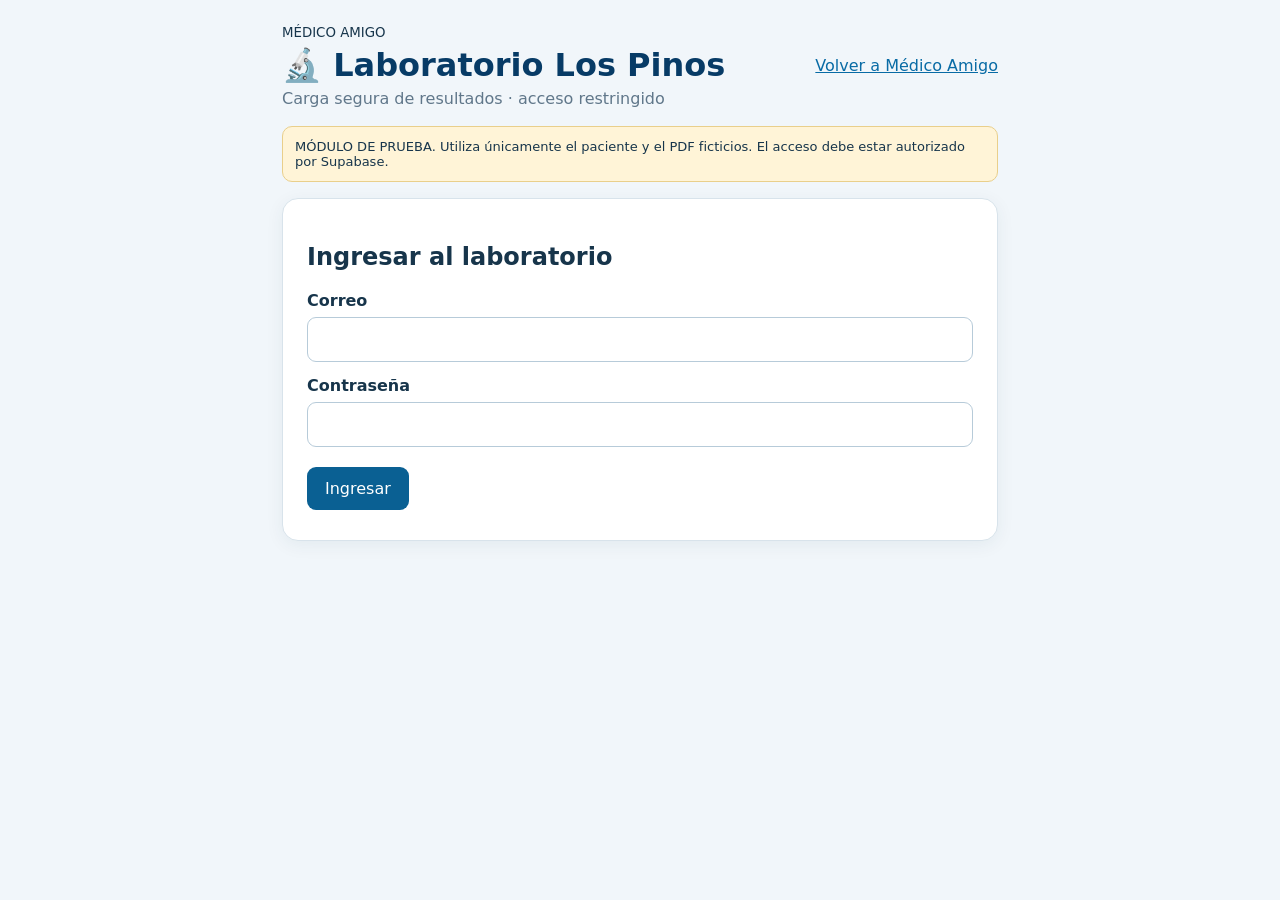
==== laboratorio.html @ 1ed0e2aa "Add files via upload" ====
<!doctype html><html lang="es"><head><meta charset="utf-8"><meta name="viewport" content="width=device-width,initial-scale=1"><title>Laboratorio | Médico Amigo</title><link rel="stylesheet" href="lab.css"></head><body><main class="wrap"><header><div><small>MÉDICO AMIGO</small><h1>🔬 Laboratorio Los Pinos</h1><p>Carga segura de resultados · acceso restringido</p></div><a href="./">Volver a Médico Amigo</a></header><section class="notice">MÓDULO DE PRUEBA. Utiliza únicamente el paciente y el PDF ficticios. El acceso debe estar autorizado por Supabase.</section><section id="loginBox" class="panel"><h2>Ingresar al laboratorio</h2><form id="labLogin"><label>Correo<input id="labEmail" type="email" autocomplete="username" required></label><label>Contraseña<input id="labPassword" type="password" autocomplete="current-password" required></label><button>Ingresar</button></form></section><section id="workspace" class="panel hidden"><div class="between"><h2>Resultados de laboratorio</h2><button id="labLogout" type="button" class="muted">Cerrar sesión</button></div><p id="labUser"></p><label>Buscar paciente autorizado por nombre o documento<input id="labQuery" type="search" placeholder="PACIENTE PRUEBA LABORATORIO" minlength="2"></label><button id="labSearch" type="button">Buscar pacientes</button><div id="labPatients" class="results"></div><form id="labUpload" class="hidden"><h3 id="labChosen">Paciente seleccionado</h3><label>Nombre del estudio<input id="labStudy" maxlength="150" value="Hemograma, química sanguínea y examen de orina" required></label><label>Fecha del estudio<input id="labDate" type="date" required></label><label>Resultado PDF (máximo 10 MB)<input id="labFile" type="file" accept="application/pdf,.pdf" required></label><button id="labSend" type="submit">Cargar resultado PDF</button></form></section><p id="labStatus" role="status" aria-live="polite"></p></main><script src="lab.js"></script></body></html>
---- lab.css ----
*{box-sizing:border-box}body{margin:0;background:#f1f6fa;color:#17354b;font:16px system-ui,Arial,sans-serif}.wrap{max-width:760px;margin:auto;padding:22px}header{display:flex;justify-content:space-between;align-items:center;gap:16px;flex-wrap:wrap;margin-bottom:18px}header h1{margin:5px 0;color:#073b66}header p{margin:0;color:#60778a}a{color:#086ba5}.panel{background:white;border:1px solid #d8e3eb;border-radius:16px;padding:24px;margin:16px 0;box-shadow:0 4px 18px #163e5510}.notice{padding:12px;background:#fff4d7;border:1px solid #e9cf8b;border-radius:10px;font-size:13px}label{display:block;font-weight:600;margin:14px 0}input{display:block;width:100%;padding:12px;margin-top:7px;border:1px solid #b7cbd9;border-radius:9px;font:inherit}button{background:#0a6093;color:white;border:0;padding:12px 18px;border-radius:9px;font:inherit;cursor:pointer;margin:6px 0}button:disabled{opacity:.55;cursor:wait}.muted{background:#64798b}.hidden{display:none!important}.between{display:flex;justify-content:space-between;align-items:center;gap:8px}.results{margin:14px 0}.patient{display:block;width:100%;text-align:left;background:#e8f3fa;color:#163a50;margin:8px 0;border:1px solid #b8d5e7}.patient small{display:block;color:#4e6574}#labStatus{white-space:pre-wrap;line-height:1.5}#labStatus.error{color:#a52d26}#labStatus.ok{color:#126842}@media(max-width:500px){.wrap{padding:12px}.panel{padding:16px}header h1{font-size:24px}}
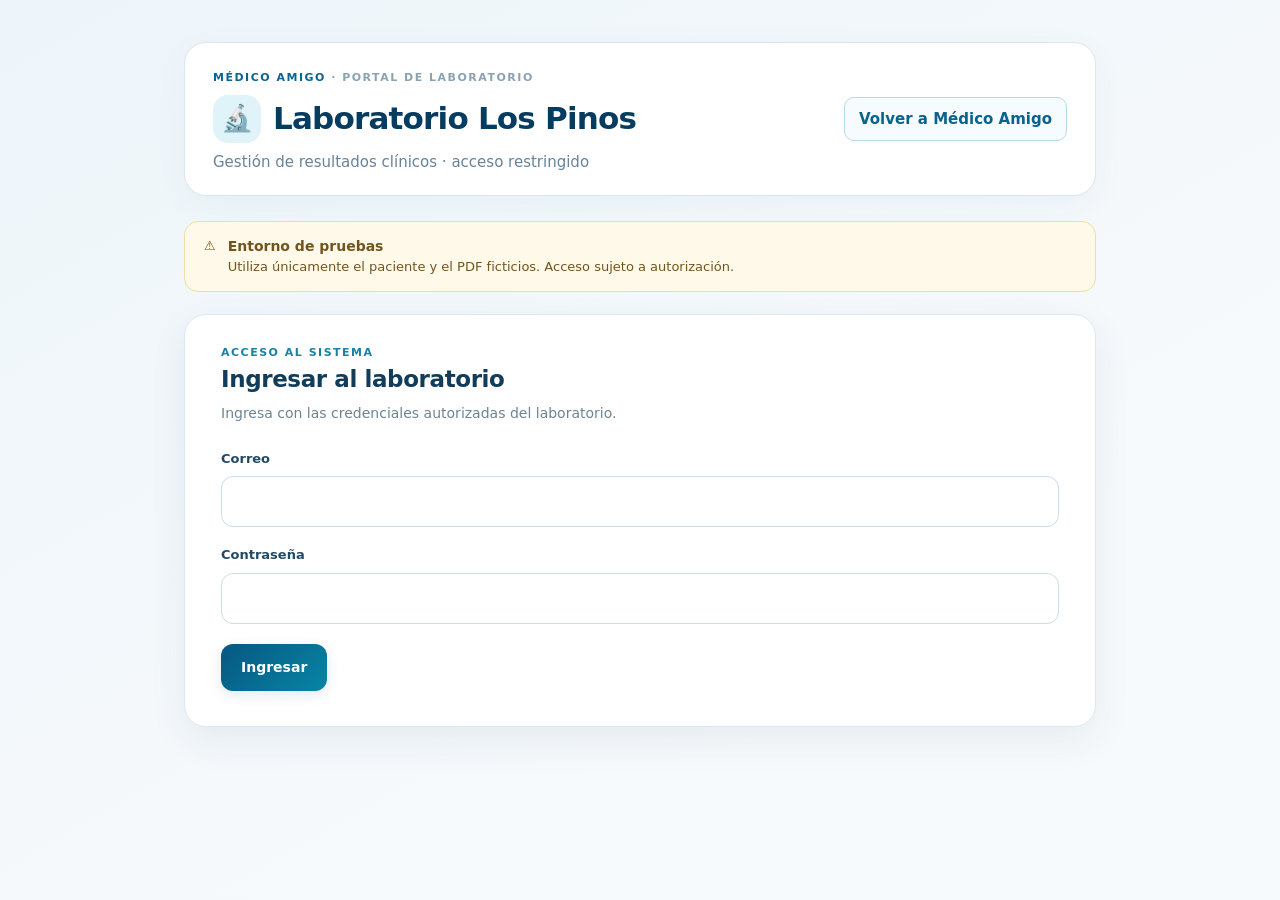
==== commit 536f45ee: "Add files via upload" ====
--- a/laboratorio.html
+++ b/laboratorio.html
@@ -1 +1 @@
-<!doctype html><html lang="es"><head><meta charset="utf-8"><meta name="viewport" content="width=device-width,initial-scale=1"><title>Laboratorio | Médico Amigo</title><link rel="stylesheet" href="lab.css"></head><body><main class="wrap"><header><div><small>MÉDICO AMIGO</small><h1>🔬 Laboratorio Los Pinos</h1><p>Carga segura de resultados · acceso restringido</p></div><a href="./">Volver a Médico Amigo</a></header><section class="notice">MÓDULO DE PRUEBA. Utiliza únicamente el paciente y el PDF ficticios. El acceso debe estar autorizado por Supabase.</section><section id="loginBox" class="panel"><h2>Ingresar al laboratorio</h2><form id="labLogin"><label>Correo<input id="labEmail" type="email" autocomplete="username" required></label><label>Contraseña<input id="labPassword" type="password" autocomplete="current-password" required></label><button>Ingresar</button></form></section><section id="workspace" class="panel hidden"><div class="between"><h2>Resultados de laboratorio</h2><button id="labLogout" type="button" class="muted">Cerrar sesión</button></div><p id="labUser"></p><label>Buscar paciente autorizado por nombre o documento<input id="labQuery" type="search" placeholder="PACIENTE PRUEBA LABORATORIO" minlength="2"></label><button id="labSearch" type="button">Buscar pacientes</button><div id="labPatients" class="results"></div><form id="labUpload" class="hidden"><h3 id="labChosen">Paciente seleccionado</h3><label>Nombre del estudio<input id="labStudy" maxlength="150" value="Hemograma, química sanguínea y examen de orina" required></label><label>Fecha del estudio<input id="labDate" type="date" required></label><label>Resultado PDF (máximo 10 MB)<input id="labFile" type="file" accept="application/pdf,.pdf" required></label><button id="labSend" type="submit">Cargar resultado PDF</button></form></section><p id="labStatus" role="status" aria-live="polite"></p></main><script src="lab.js"></script></body></html>+<!doctype html><html lang="es"><head><meta charset="utf-8"><meta name="viewport" content="width=device-width,initial-scale=1"><title>Laboratorio | Médico Amigo</title><link rel="stylesheet" href="lab.css?v=1.0.24"></head><body><main class="wrap"><header><div><small class="brand-eyebrow">MÉDICO AMIGO <span>· PORTAL DE LABORATORIO</span></small><h1><span class="brand-icon" aria-hidden="true">🔬</span> Laboratorio Los Pinos</h1><p>Gestión de resultados clínicos · acceso restringido</p></div><a href="./">Volver a Médico Amigo</a></header><section class="notice"><span aria-hidden="true">⚠️</span><span><strong>Entorno de pruebas</strong><br>Utiliza únicamente el paciente y el PDF ficticios. Acceso sujeto a autorización.</span></section><section id="loginBox" class="panel"><div class="section-kicker">ACCESO AL SISTEMA</div><h2>Ingresar al laboratorio</h2><p class="section-help">Ingresa con las credenciales autorizadas del laboratorio.</p><form id="labLogin"><label>Correo<input id="labEmail" type="email" autocomplete="username" required></label><label>Contraseña<input id="labPassword" type="password" autocomplete="current-password" required></label><button>Ingresar</button></form></section><section id="workspace" class="panel hidden"><div class="between"><div><div class="section-kicker">GESTIÓN DE ESTUDIOS</div><h2>Resultados de laboratorio</h2></div><button id="labLogout" type="button" class="muted">Cerrar sesión</button></div><p id="labUser" class="session-chip"></p><div class="step-heading"><span>1</span><strong>Buscar paciente autorizado</strong></div><label>Nombre o documento<input id="labQuery" type="search" placeholder="PACIENTE PRUEBA LABORATORIO" minlength="2"></label><button id="labSearch" type="button">Buscar pacientes</button><div id="labPatients" class="results"></div><form id="labUpload" class="hidden"><div class="step-heading"><span>2</span><strong>Registrar resultado PDF</strong></div><h3 id="labChosen">Paciente seleccionado</h3><label>Nombre del estudio<input id="labStudy" maxlength="150" value="Hemograma, química sanguínea y examen de orina" required></label><label>Fecha del estudio<input id="labDate" type="date" required></label><label>Resultado PDF (máximo 10 MB)<input id="labFile" type="file" accept="application/pdf,.pdf" required></label><button id="labSend" type="submit">↑ Cargar resultado PDF</button></form></section><p id="labStatus" role="status" aria-live="polite"></p></main><script src="lab.js"></script></body></html>
--- a/lab.css
+++ b/lab.css
@@ -1 +1,28 @@
-*{box-sizing:border-box}body{margin:0;background:#f1f6fa;color:#17354b;font:16px system-ui,Arial,sans-serif}.wrap{max-width:760px;margin:auto;padding:22px}header{display:flex;justify-content:space-between;align-items:center;gap:16px;flex-wrap:wrap;margin-bottom:18px}header h1{margin:5px 0;color:#073b66}header p{margin:0;color:#60778a}a{color:#086ba5}.panel{background:white;border:1px solid #d8e3eb;border-radius:16px;padding:24px;margin:16px 0;box-shadow:0 4px 18px #163e5510}.notice{padding:12px;background:#fff4d7;border:1px solid #e9cf8b;border-radius:10px;font-size:13px}label{display:block;font-weight:600;margin:14px 0}input{display:block;width:100%;padding:12px;margin-top:7px;border:1px solid #b7cbd9;border-radius:9px;font:inherit}button{background:#0a6093;color:white;border:0;padding:12px 18px;border-radius:9px;font:inherit;cursor:pointer;margin:6px 0}button:disabled{opacity:.55;cursor:wait}.muted{background:#64798b}.hidden{display:none!important}.between{display:flex;justify-content:space-between;align-items:center;gap:8px}.results{margin:14px 0}.patient{display:block;width:100%;text-align:left;background:#e8f3fa;color:#163a50;margin:8px 0;border:1px solid #b8d5e7}.patient small{display:block;color:#4e6574}#labStatus{white-space:pre-wrap;line-height:1.5}#labStatus.error{color:#a52d26}#labStatus.ok{color:#126842}@media(max-width:500px){.wrap{padding:12px}.panel{padding:16px}header h1{font-size:24px}}+*{box-sizing:border-box}body{margin:0;background:linear-gradient(145deg,#f0f7fb,#f7fafc 65%);color:#153b55;font:15px/1.5 system-ui,-apple-system,"Segoe UI",Arial,sans-serif;min-height:100vh}.wrap{max-width:900px;margin:0 auto;padding:38px 24px 70px}header{display:flex;justify-content:space-between;align-items:center;gap:20px;flex-wrap:wrap;margin-bottom:25px}header h1{display:flex;align-items:center;gap:12px;margin:7px 0 5px;color:#073c61;font-size:clamp(25px,4vw,34px);letter-spacing:-.8px;line-height:1.2}header p{margin:0;color:#678399}.brand-eyebrow{font-size:11px;font-weight:750;letter-spacing:1.5px;color:#0b6491}.brand-eyebrow span{color:#8ba2b2}.brand-icon{display:inline-grid;place-items:center;width:48px;height:48px;border-radius:15px;background:#e0f3f8;font-size:26px;flex:0 0 48px}header a{color:#0b628d;text-decoration:none;font-weight:650;background:white;border:1px solid #d8e7ee;border-radius:10px;padding:10px 14px}header a:hover{text-decoration:underline}.notice{display:flex;align-items:flex-start;gap:12px;padding:15px 18px;background:#fff9e9;border:1px solid #f0dca6;border-radius:14px;font-size:13px;color:#72551e;margin-bottom:22px}.notice strong{font-size:14px}.panel{background:#fff;border:1px solid #dce9f1;border-radius:22px;padding:30px 34px;margin:18px 0;box-shadow:0 12px 35px rgba(16,67,97,.055)}.panel h2{font-size:23px;letter-spacing:-.4px;margin:4px 0 8px;color:#113d5b}.section-kicker{font-size:11px;letter-spacing:1.5px;font-weight:800;color:#1681aa}.section-help{color:#6d8495;margin:0 0 25px;font-size:14px}label{display:block;font-weight:650;color:#244a63;margin:16px 0;font-size:14px}input{display:block;width:100%;min-height:48px;padding:12px 14px;margin-top:8px;border:1px solid #c8dbe7;border-radius:11px;font:inherit;color:#173d56;background:#fbfdff;outline-offset:2px}input:focus{border-color:#2a93bb;box-shadow:0 0 0 3px #dceff8;outline:0}input[type=file]{padding:11px;min-height:56px}button{background:#0b6797;color:#fff;border:0;padding:12px 20px;min-height:44px;border-radius:11px;font:inherit;font-weight:650;cursor:pointer;margin:5px 0;transition:background .15s,transform .15s}button:hover{background:#07557e}button:disabled{opacity:.55;cursor:wait}.muted{background:#edf4f8;color:#315c75}.muted:hover{background:#dceaf3}.hidden{display:none!important}.between{display:flex;justify-content:space-between;align-items:center;gap:14px;flex-wrap:wrap}.between h2{margin:4px 0}.session-chip{display:inline-block;background:#eef8fb;color:#29627f;border:1px solid #d7ebf4;border-radius:999px;padding:7px 13px;font-size:12px;margin:16px 0 20px;overflow-wrap:anywhere}.step-heading{display:flex;align-items:center;gap:10px;margin:15px 0 12px;color:#143f5d}.step-heading span{display:grid;place-items:center;background:#e7f4fa;color:#09658f;border-radius:10px;width:30px;height:30px;font-weight:800}.results{display:grid;gap:9px;margin:17px 0}.patient{display:block;width:100%;text-align:left;background:#f5fbff;color:#153e57;margin:0;border:1px solid #d0e3ef;border-radius:13px;padding:15px 17px}.patient:hover{background:#e7f4fa;border-color:#8dbdd6}.patient small{display:block;color:#69869a;margin-top:3px}#labUpload{margin-top:26px;padding-top:18px;border-top:1px solid #e6eff4}#labChosen{background:#edf8fb;border:1px solid #d6e9f1;color:#174c67;border-radius:12px;padding:12px 15px;font-size:15px;margin:12px 0 20px}#labStatus{white-space:pre-wrap;line-height:1.5;font-weight:600;padding:0 3px}#labStatus.error{color:#b23d34}#labStatus.ok{color:#18744f}@media(max-width:600px){.wrap{padding:20px 14px 50px}.panel{padding:22px 18px;border-radius:17px}header h1{font-size:25px}.brand-icon{width:40px;height:40px;flex-basis:40px;font-size:22px}.between{align-items:flex-start}.between .muted{font-size:13px}}
+
+/* v1.0.24 - presentación del portal sin alterar la lógica */
+:root{--primary:#073e66;--accent:#0794b2;--line:#d9e7ef}
+body{background:linear-gradient(150deg,#edf5fa 0%,#f7fafc 72%);color:#173b55}
+.wrap{max-width:960px;padding-top:42px}
+header{padding:22px 28px;background:#fff;border:1px solid var(--line);border-radius:22px;box-shadow:0 10px 35px rgba(9,58,91,.045)}
+header h1{font-size:clamp(24px,3.5vw,31px);margin:7px 0 8px}
+header a{border:1px solid #b8d9e8;background:#f6fbfe;white-space:nowrap}
+.notice{margin-top:20px;padding:14px 19px}
+.panel{padding:30px 36px;box-shadow:0 14px 38px rgba(9,58,91,.07)}
+.panel h2{font-size:23px;line-height:1.3}
+#workspace{max-width:none}
+label{font-size:13px;margin:18px 0 15px}
+input{min-height:51px;border:1.5px solid #cbdde9;border-radius:12px;background:#fff;font-size:15px}
+button{appearance:none;min-height:47px;border-radius:12px;background:linear-gradient(135deg,#075781,#0785a5);padding:12px 20px;font-size:14px;font-weight:750;box-shadow:0 4px 13px rgba(5,92,130,.12)}
+button:hover{background:linear-gradient(135deg,#074d72,#087895)}
+button:focus-visible,.patient:focus-visible,header a:focus-visible{outline:3px solid #42b4d2;outline-offset:3px}
+button.muted{background:#edf4f8;color:#31566f;border:1px solid #d4e3eb;box-shadow:none}
+.results{margin-top:17px;gap:12px}
+.patient{padding:17px 19px;border:1px solid #c8e0ec;border-radius:14px;background:#f6fbff;box-shadow:none;line-height:1.4}
+.patient:focus,.patient:active{background:#e3f4fa}
+#labUpload{margin-top:27px;padding-top:22px}
+#labChosen{font-weight:750;padding:16px 18px;border-radius:13px}
+#labStatus{border-radius:12px;margin:16px 0;font-size:14px}
+#labStatus.ok{background:#ecf9f3;padding:12px 16px}
+#labStatus.error{background:#fff0ef;padding:12px 16px}
+@media(max-width:600px){.wrap{padding:14px 12px 44px}header{padding:20px 18px;gap:15px}header a{width:100%;text-align:center}.panel{padding:22px 18px}.between{gap:12px}.between .muted{min-height:42px}.step-heading{align-items:flex-start}}
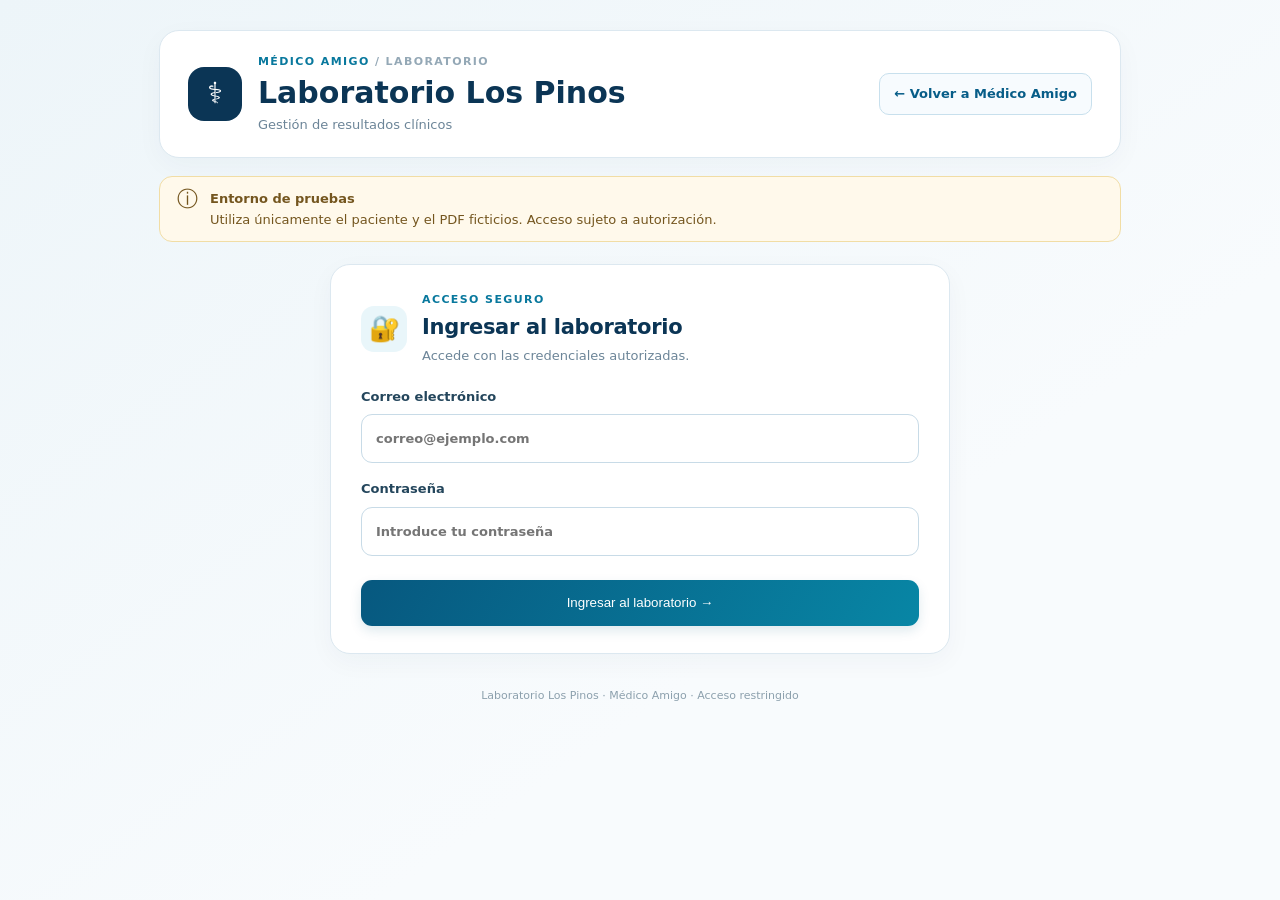
==== commit eeb431b4: "Add files via upload" ====
--- a/laboratorio.html
+++ b/laboratorio.html
@@ -1 +1,11 @@
-<!doctype html><html lang="es"><head><meta charset="utf-8"><meta name="viewport" content="width=device-width,initial-scale=1"><title>Laboratorio | Médico Amigo</title><link rel="stylesheet" href="lab.css?v=1.0.24"></head><body><main class="wrap"><header><div><small class="brand-eyebrow">MÉDICO AMIGO <span>· PORTAL DE LABORATORIO</span></small><h1><span class="brand-icon" aria-hidden="true">🔬</span> Laboratorio Los Pinos</h1><p>Gestión de resultados clínicos · acceso restringido</p></div><a href="./">Volver a Médico Amigo</a></header><section class="notice"><span aria-hidden="true">⚠️</span><span><strong>Entorno de pruebas</strong><br>Utiliza únicamente el paciente y el PDF ficticios. Acceso sujeto a autorización.</span></section><section id="loginBox" class="panel"><div class="section-kicker">ACCESO AL SISTEMA</div><h2>Ingresar al laboratorio</h2><p class="section-help">Ingresa con las credenciales autorizadas del laboratorio.</p><form id="labLogin"><label>Correo<input id="labEmail" type="email" autocomplete="username" required></label><label>Contraseña<input id="labPassword" type="password" autocomplete="current-password" required></label><button>Ingresar</button></form></section><section id="workspace" class="panel hidden"><div class="between"><div><div class="section-kicker">GESTIÓN DE ESTUDIOS</div><h2>Resultados de laboratorio</h2></div><button id="labLogout" type="button" class="muted">Cerrar sesión</button></div><p id="labUser" class="session-chip"></p><div class="step-heading"><span>1</span><strong>Buscar paciente autorizado</strong></div><label>Nombre o documento<input id="labQuery" type="search" placeholder="PACIENTE PRUEBA LABORATORIO" minlength="2"></label><button id="labSearch" type="button">Buscar pacientes</button><div id="labPatients" class="results"></div><form id="labUpload" class="hidden"><div class="step-heading"><span>2</span><strong>Registrar resultado PDF</strong></div><h3 id="labChosen">Paciente seleccionado</h3><label>Nombre del estudio<input id="labStudy" maxlength="150" value="Hemograma, química sanguínea y examen de orina" required></label><label>Fecha del estudio<input id="labDate" type="date" required></label><label>Resultado PDF (máximo 10 MB)<input id="labFile" type="file" accept="application/pdf,.pdf" required></label><button id="labSend" type="submit">↑ Cargar resultado PDF</button></form></section><p id="labStatus" role="status" aria-live="polite"></p></main><script src="lab.js"></script></body></html>+<!doctype html>
+<html lang="es"><head><meta charset="utf-8"><meta name="viewport" content="width=device-width,initial-scale=1">
+<title>Laboratorio Los Pinos | Médico Amigo</title><link rel="stylesheet" href="lab.css?v=1.0.25"></head>
+<body><main class="wrap">
+<header class="topbar"><div class="brand"><div class="brand-icon" aria-hidden="true">⚕</div><div><div class="eyebrow">MÉDICO AMIGO <span> / LABORATORIO</span></div><h1>Laboratorio Los Pinos</h1><p>Gestión de resultados clínicos</p></div></div><a class="back-link" href="./">← Volver a Médico Amigo</a></header>
+<section class="notice" role="note"><span aria-hidden="true">ⓘ</span><div><strong>Entorno de pruebas</strong><p>Utiliza únicamente el paciente y el PDF ficticios. Acceso sujeto a autorización.</p></div></section>
+<section id="loginBox" class="panel login-panel"><div class="card-heading"><div class="heading-icon">🔐</div><div><div class="eyebrow">ACCESO SEGURO</div><h2>Ingresar al laboratorio</h2><p>Accede con las credenciales autorizadas.</p></div></div><form id="labLogin"><label>Correo electrónico<input id="labEmail" type="email" autocomplete="username" placeholder="correo@ejemplo.com" required></label><label>Contraseña<input id="labPassword" type="password" autocomplete="current-password" placeholder="Introduce tu contraseña" required></label><button class="primary full" type="submit">Ingresar al laboratorio →</button></form></section>
+<section id="workspace" class="hidden"><div class="workspace-heading"><div><div class="eyebrow">PANEL DE LABORATORIO</div><h2>Gestión de resultados</h2><p>Busca al paciente, completa el estudio y adjunta el informe.</p></div><button id="labLogout" type="button" class="muted">Cerrar sesión</button></div><p id="labUser" class="session-chip"></p>
+<section class="panel work-card"><div class="card-heading"><div class="heading-icon">⌕</div><div><div class="eyebrow">PASO 01</div><h3>Buscar paciente</h3><p>Encuentra un paciente autorizado por nombre o documento.</p></div></div><label>Nombre o documento<div class="search-row"><input id="labQuery" type="search" placeholder="Buscar paciente…" minlength="2"><button id="labSearch" type="button" class="primary">Buscar pacientes</button></div></label><div id="labPatients" class="results" aria-label="Pacientes encontrados"></div></section>
+<form id="labUpload" class="panel work-card hidden"><div class="card-heading"><div class="heading-icon">▤</div><div><div class="eyebrow">PASO 02</div><h3>Registrar nuevo estudio</h3><p>Completa la información y adjunta un archivo PDF.</p></div></div><div class="chosen"><span class="chosen-icon">✓</span><div><small>PACIENTE SELECCIONADO</small><h3 id="labChosen">Paciente seleccionado</h3></div></div><div class="form-grid"><label>Nombre del estudio<input id="labStudy" maxlength="150" value="Hemograma, química sanguínea y examen de orina" required></label><label>Fecha del estudio<input id="labDate" type="date" required></label></div><label class="upload-label">Resultado PDF <small>Máximo 10 MB</small><div class="file-drop"><div class="file-symbol" aria-hidden="true">⇧</div><strong>Adjuntar resultado PDF</strong><span>Selecciona un archivo desde tu dispositivo</span><input id="labFile" type="file" accept="application/pdf,.pdf" required></div></label><button id="labSend" type="submit" class="primary full">↑ Guardar resultado PDF</button></form></section>
+<p id="labStatus" role="status" aria-live="polite"></p><footer>Laboratorio Los Pinos · Médico Amigo · Acceso restringido</footer></main><script src="lab.js?v=1.0.25"></script></body></html>
--- a/lab.css
+++ b/lab.css
@@ -1,28 +1 @@
-*{box-sizing:border-box}body{margin:0;background:linear-gradient(145deg,#f0f7fb,#f7fafc 65%);color:#153b55;font:15px/1.5 system-ui,-apple-system,"Segoe UI",Arial,sans-serif;min-height:100vh}.wrap{max-width:900px;margin:0 auto;padding:38px 24px 70px}header{display:flex;justify-content:space-between;align-items:center;gap:20px;flex-wrap:wrap;margin-bottom:25px}header h1{display:flex;align-items:center;gap:12px;margin:7px 0 5px;color:#073c61;font-size:clamp(25px,4vw,34px);letter-spacing:-.8px;line-height:1.2}header p{margin:0;color:#678399}.brand-eyebrow{font-size:11px;font-weight:750;letter-spacing:1.5px;color:#0b6491}.brand-eyebrow span{color:#8ba2b2}.brand-icon{display:inline-grid;place-items:center;width:48px;height:48px;border-radius:15px;background:#e0f3f8;font-size:26px;flex:0 0 48px}header a{color:#0b628d;text-decoration:none;font-weight:650;background:white;border:1px solid #d8e7ee;border-radius:10px;padding:10px 14px}header a:hover{text-decoration:underline}.notice{display:flex;align-items:flex-start;gap:12px;padding:15px 18px;background:#fff9e9;border:1px solid #f0dca6;border-radius:14px;font-size:13px;color:#72551e;margin-bottom:22px}.notice strong{font-size:14px}.panel{background:#fff;border:1px solid #dce9f1;border-radius:22px;padding:30px 34px;margin:18px 0;box-shadow:0 12px 35px rgba(16,67,97,.055)}.panel h2{font-size:23px;letter-spacing:-.4px;margin:4px 0 8px;color:#113d5b}.section-kicker{font-size:11px;letter-spacing:1.5px;font-weight:800;color:#1681aa}.section-help{color:#6d8495;margin:0 0 25px;font-size:14px}label{display:block;font-weight:650;color:#244a63;margin:16px 0;font-size:14px}input{display:block;width:100%;min-height:48px;padding:12px 14px;margin-top:8px;border:1px solid #c8dbe7;border-radius:11px;font:inherit;color:#173d56;background:#fbfdff;outline-offset:2px}input:focus{border-color:#2a93bb;box-shadow:0 0 0 3px #dceff8;outline:0}input[type=file]{padding:11px;min-height:56px}button{background:#0b6797;color:#fff;border:0;padding:12px 20px;min-height:44px;border-radius:11px;font:inherit;font-weight:650;cursor:pointer;margin:5px 0;transition:background .15s,transform .15s}button:hover{background:#07557e}button:disabled{opacity:.55;cursor:wait}.muted{background:#edf4f8;color:#315c75}.muted:hover{background:#dceaf3}.hidden{display:none!important}.between{display:flex;justify-content:space-between;align-items:center;gap:14px;flex-wrap:wrap}.between h2{margin:4px 0}.session-chip{display:inline-block;background:#eef8fb;color:#29627f;border:1px solid #d7ebf4;border-radius:999px;padding:7px 13px;font-size:12px;margin:16px 0 20px;overflow-wrap:anywhere}.step-heading{display:flex;align-items:center;gap:10px;margin:15px 0 12px;color:#143f5d}.step-heading span{display:grid;place-items:center;background:#e7f4fa;color:#09658f;border-radius:10px;width:30px;height:30px;font-weight:800}.results{display:grid;gap:9px;margin:17px 0}.patient{display:block;width:100%;text-align:left;background:#f5fbff;color:#153e57;margin:0;border:1px solid #d0e3ef;border-radius:13px;padding:15px 17px}.patient:hover{background:#e7f4fa;border-color:#8dbdd6}.patient small{display:block;color:#69869a;margin-top:3px}#labUpload{margin-top:26px;padding-top:18px;border-top:1px solid #e6eff4}#labChosen{background:#edf8fb;border:1px solid #d6e9f1;color:#174c67;border-radius:12px;padding:12px 15px;font-size:15px;margin:12px 0 20px}#labStatus{white-space:pre-wrap;line-height:1.5;font-weight:600;padding:0 3px}#labStatus.error{color:#b23d34}#labStatus.ok{color:#18744f}@media(max-width:600px){.wrap{padding:20px 14px 50px}.panel{padding:22px 18px;border-radius:17px}header h1{font-size:25px}.brand-icon{width:40px;height:40px;flex-basis:40px;font-size:22px}.between{align-items:flex-start}.between .muted{font-size:13px}}
-
-/* v1.0.24 - presentación del portal sin alterar la lógica */
-:root{--primary:#073e66;--accent:#0794b2;--line:#d9e7ef}
-body{background:linear-gradient(150deg,#edf5fa 0%,#f7fafc 72%);color:#173b55}
-.wrap{max-width:960px;padding-top:42px}
-header{padding:22px 28px;background:#fff;border:1px solid var(--line);border-radius:22px;box-shadow:0 10px 35px rgba(9,58,91,.045)}
-header h1{font-size:clamp(24px,3.5vw,31px);margin:7px 0 8px}
-header a{border:1px solid #b8d9e8;background:#f6fbfe;white-space:nowrap}
-.notice{margin-top:20px;padding:14px 19px}
-.panel{padding:30px 36px;box-shadow:0 14px 38px rgba(9,58,91,.07)}
-.panel h2{font-size:23px;line-height:1.3}
-#workspace{max-width:none}
-label{font-size:13px;margin:18px 0 15px}
-input{min-height:51px;border:1.5px solid #cbdde9;border-radius:12px;background:#fff;font-size:15px}
-button{appearance:none;min-height:47px;border-radius:12px;background:linear-gradient(135deg,#075781,#0785a5);padding:12px 20px;font-size:14px;font-weight:750;box-shadow:0 4px 13px rgba(5,92,130,.12)}
-button:hover{background:linear-gradient(135deg,#074d72,#087895)}
-button:focus-visible,.patient:focus-visible,header a:focus-visible{outline:3px solid #42b4d2;outline-offset:3px}
-button.muted{background:#edf4f8;color:#31566f;border:1px solid #d4e3eb;box-shadow:none}
-.results{margin-top:17px;gap:12px}
-.patient{padding:17px 19px;border:1px solid #c8e0ec;border-radius:14px;background:#f6fbff;box-shadow:none;line-height:1.4}
-.patient:focus,.patient:active{background:#e3f4fa}
-#labUpload{margin-top:27px;padding-top:22px}
-#labChosen{font-weight:750;padding:16px 18px;border-radius:13px}
-#labStatus{border-radius:12px;margin:16px 0;font-size:14px}
-#labStatus.ok{background:#ecf9f3;padding:12px 16px}
-#labStatus.error{background:#fff0ef;padding:12px 16px}
-@media(max-width:600px){.wrap{padding:14px 12px 44px}header{padding:20px 18px;gap:15px}header a{width:100%;text-align:center}.panel{padding:22px 18px}.between{gap:12px}.between .muted{min-height:42px}.step-heading{align-items:flex-start}}
+*{box-sizing:border-box} :root{--navy:#0b3555;--blue:#075d88;--teal:#078eac;--text:#153c55;--muted:#6c8598;--line:#dce8f0;--bg:#f2f7fa}body{margin:0;min-height:100vh;background:linear-gradient(145deg,#edf5f9,#f8fbfd 65%);font:15px/1.5 system-ui,-apple-system,"Segoe UI",Arial,sans-serif;color:var(--text)}.wrap{max-width:1010px;margin:auto;padding:30px 24px 40px}.topbar{background:#fff;border:1px solid var(--line);border-radius:20px;padding:23px 28px;display:flex;justify-content:space-between;align-items:center;gap:20px;box-shadow:0 8px 28px rgba(13,57,89,.035)}.brand{display:flex;align-items:center;gap:16px}.brand-icon{width:54px;height:54px;border-radius:16px;background:var(--navy);color:#fff;display:grid;place-items:center;font-size:29px;flex-shrink:0}.eyebrow{font-size:11px;letter-spacing:1.4px;color:#08789d;font-weight:800}.eyebrow span{color:#94a8b6}.topbar h1{font-size:clamp(22px,3vw,30px);line-height:1.2;color:var(--navy);margin:4px 0}.topbar p,.card-heading p,.workspace-heading p{margin:0;color:var(--muted);font-size:13px}.back-link{text-decoration:none;color:var(--blue);border:1px solid #c8e0ed;background:#f7fbfe;padding:10px 14px;border-radius:10px;font-size:13px;font-weight:700;white-space:nowrap}.back-link:hover{background:#eaf5fb}.notice{margin:18px 0 22px;border:1px solid #f1dda5;background:#fff9eb;border-radius:13px;display:flex;gap:12px;padding:12px 17px;color:#74561f;font-size:13px}.notice>span{font-size:21px;line-height:1}.notice p{margin:1px 0 0}.panel{background:#fff;border:1px solid var(--line);border-radius:20px;padding:27px 30px;box-shadow:0 8px 26px rgba(11,53,85,.04)}.login-panel{max-width:620px;margin:0 auto}.card-heading{display:flex;align-items:center;gap:15px;margin-bottom:21px}.heading-icon{display:grid;place-items:center;flex-shrink:0;width:46px;height:46px;border-radius:13px;background:#e9f6fa;color:#09678c;font-size:25px;font-weight:700}.card-heading h2,.card-heading h3{color:var(--navy);font-size:21px;letter-spacing:-.3px;margin:3px 0}.card-heading h3{font-size:20px}label{display:block;font-weight:700;font-size:13px;color:#24465c;margin:16px 0}input{display:block;width:100%;height:49px;margin-top:8px;padding:11px 14px;border:1px solid #c8dbe7;border-radius:11px;background:#fff;font:inherit;color:var(--text);min-width:0}input:focus{border-color:#1385ad;outline:3px solid #d8f0f8;outline-offset:0}button{border:0;min-height:46px;padding:11px 18px;border-radius:11px;font:700 14px/1.3 inherit;cursor:pointer;transition:background .15s,transform .15s}button:focus-visible,.back-link:focus-visible{outline:3px solid #3eb2d1;outline-offset:3px}.primary{background:linear-gradient(120deg,#07587f,#0886a5);color:#fff;box-shadow:0 5px 12px rgba(6,91,127,.13)}.primary:hover{background:linear-gradient(120deg,#064766,#08718d)}button:disabled{opacity:.55;cursor:wait}.full{width:100%;margin-top:8px}.muted{background:#edf4f8;color:#325b71;border:1px solid #d7e4ed}.muted:hover{background:#e0eef6}.hidden{display:none!important}.workspace-heading{display:flex;align-items:center;justify-content:space-between;gap:16px;margin:8px 3px 5px}.workspace-heading h2{margin:3px 0;color:var(--navy);font-size:25px}.session-chip{display:inline-block;margin:8px 0 17px;padding:6px 12px;border-radius:999px;background:#e8f5fa;border:1px solid #d1e8f2;font-size:12px;color:#315e76;overflow-wrap:anywhere}.work-card{margin:0 0 18px}.search-row{display:flex;gap:11px;align-items:end}.search-row input{flex:1}.search-row button{white-space:nowrap;flex-shrink:0}.results{display:grid;gap:10px;margin-top:15px}.patient{display:block;width:100%;text-align:left;background:#f4faff;color:var(--text);border:1px solid #cddfeb;border-radius:12px;padding:15px 17px;box-shadow:none;margin:0}.patient strong{font-size:14px}.patient small{display:block;color:var(--muted);margin-top:3px}.patient:hover,.patient:focus{background:#e6f5fa;border-color:#56b6d3}.chosen{display:flex;align-items:center;gap:13px;border:1px solid #cde8df;background:#effaf6;border-radius:13px;padding:14px 17px;margin-bottom:18px}.chosen-icon{display:grid;place-items:center;border-radius:50%;width:32px;height:32px;background:#d2f0e4;color:#14795a;font-weight:800}.chosen small{font-size:10px;color:#528775;letter-spacing:1px;font-weight:800}.chosen h3{margin:2px 0 0;font-size:15px;color:#185543}.form-grid{display:grid;grid-template-columns:1.6fr 1fr;gap:16px}.upload-label>small{color:var(--muted);font-weight:400;margin-left:6px}.file-drop{border:1.5px dashed #a7d2e5;border-radius:14px;background:#f6fbfe;padding:21px;display:flex;flex-direction:column;align-items:center;gap:4px;text-align:center;margin-top:8px;cursor:pointer}.file-symbol{font-size:28px;line-height:1;color:#087a9f}.file-drop strong{font-size:15px;color:var(--navy)}.file-drop span{font-size:12px;color:var(--muted)}.file-drop input{border:0;height:auto;margin:8px auto 0;padding:5px;background:transparent;max-width:350px;font-size:12px}.file-drop input:focus{outline:2px solid #1588af}.file-drop input::file-selector-button{border:1px solid #b7d6e4;background:#fff;border-radius:8px;padding:8px 11px;margin-right:10px;color:var(--navy);font-weight:700;cursor:pointer}#labStatus{white-space:pre-wrap;font-size:13px;font-weight:650;line-height:1.5;margin:14px 0;border-radius:11px}#labStatus.ok{padding:12px 15px;background:#eaf8f1;color:#17684b}#labStatus.error{padding:12px 15px;background:#fff0ee;color:#ac3a32}footer{text-align:center;color:#8ca0ad;font-size:11px;padding:20px 0}@media(max-width:650px){.wrap{padding:12px 12px 30px}.topbar{padding:17px;align-items:flex-start;flex-direction:column}.brand-icon{width:45px;height:45px;font-size:23px}.back-link{width:100%;text-align:center}.panel{padding:21px 17px;border-radius:16px}.workspace-heading{align-items:flex-start}.workspace-heading h2{font-size:21px}.card-heading h3{font-size:18px}.search-row{flex-direction:column;align-items:stretch;gap:10px}.search-row button{width:100%}.form-grid{grid-template-columns:1fr;gap:0}.file-drop{padding:16px 10px}.file-drop input{width:100%}.notice{padding:12px}.muted{padding:10px 12px}}@media(max-width:400px){.workspace-heading{flex-direction:column}.workspace-heading .muted{width:100%}}
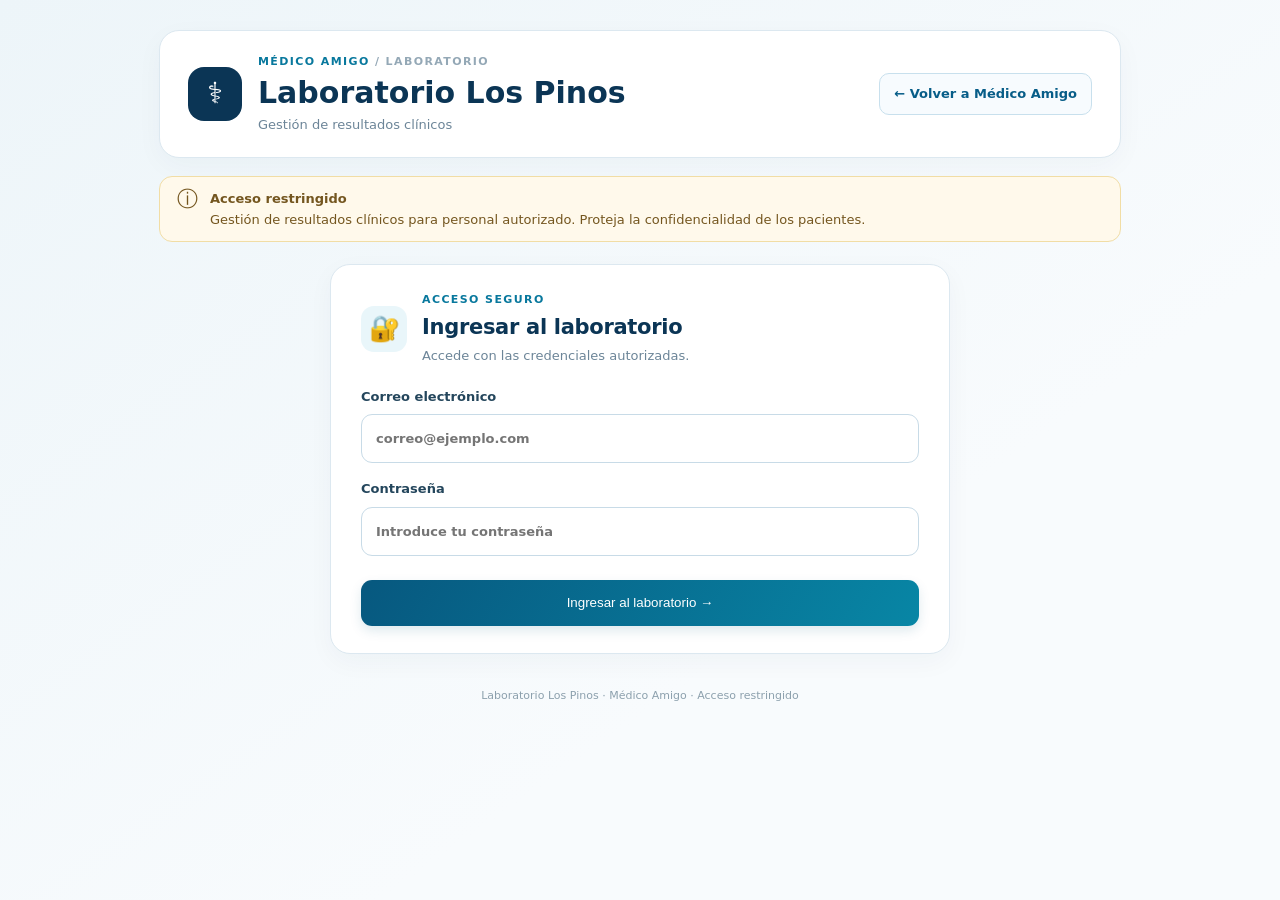
==== commit 2aca93ba: "Add files via upload" ====
--- a/laboratorio.html
+++ b/laboratorio.html
@@ -1,11 +1,18 @@
 <!doctype html>
 <html lang="es"><head><meta charset="utf-8"><meta name="viewport" content="width=device-width,initial-scale=1">
-<title>Laboratorio Los Pinos | Médico Amigo</title><link rel="stylesheet" href="lab.css?v=1.0.25"></head>
+<title>Laboratorio Los Pinos | Médico Amigo</title><link rel="stylesheet" href="lab.css?v=1.0.26"></head>
 <body><main class="wrap">
 <header class="topbar"><div class="brand"><div class="brand-icon" aria-hidden="true">⚕</div><div><div class="eyebrow">MÉDICO AMIGO <span> / LABORATORIO</span></div><h1>Laboratorio Los Pinos</h1><p>Gestión de resultados clínicos</p></div></div><a class="back-link" href="./">← Volver a Médico Amigo</a></header>
-<section class="notice" role="note"><span aria-hidden="true">ⓘ</span><div><strong>Entorno de pruebas</strong><p>Utiliza únicamente el paciente y el PDF ficticios. Acceso sujeto a autorización.</p></div></section>
+<section class="notice" role="note"><span aria-hidden="true">ⓘ</span><div><strong>Acceso restringido</strong><p>Gestión de resultados clínicos para personal autorizado. Proteja la confidencialidad de los pacientes.</p></div></section>
 <section id="loginBox" class="panel login-panel"><div class="card-heading"><div class="heading-icon">🔐</div><div><div class="eyebrow">ACCESO SEGURO</div><h2>Ingresar al laboratorio</h2><p>Accede con las credenciales autorizadas.</p></div></div><form id="labLogin"><label>Correo electrónico<input id="labEmail" type="email" autocomplete="username" placeholder="correo@ejemplo.com" required></label><label>Contraseña<input id="labPassword" type="password" autocomplete="current-password" placeholder="Introduce tu contraseña" required></label><button class="primary full" type="submit">Ingresar al laboratorio →</button></form></section>
 <section id="workspace" class="hidden"><div class="workspace-heading"><div><div class="eyebrow">PANEL DE LABORATORIO</div><h2>Gestión de resultados</h2><p>Busca al paciente, completa el estudio y adjunta el informe.</p></div><button id="labLogout" type="button" class="muted">Cerrar sesión</button></div><p id="labUser" class="session-chip"></p>
 <section class="panel work-card"><div class="card-heading"><div class="heading-icon">⌕</div><div><div class="eyebrow">PASO 01</div><h3>Buscar paciente</h3><p>Encuentra un paciente autorizado por nombre o documento.</p></div></div><label>Nombre o documento<div class="search-row"><input id="labQuery" type="search" placeholder="Buscar paciente…" minlength="2"><button id="labSearch" type="button" class="primary">Buscar pacientes</button></div></label><div id="labPatients" class="results" aria-label="Pacientes encontrados"></div></section>
-<form id="labUpload" class="panel work-card hidden"><div class="card-heading"><div class="heading-icon">▤</div><div><div class="eyebrow">PASO 02</div><h3>Registrar nuevo estudio</h3><p>Completa la información y adjunta un archivo PDF.</p></div></div><div class="chosen"><span class="chosen-icon">✓</span><div><small>PACIENTE SELECCIONADO</small><h3 id="labChosen">Paciente seleccionado</h3></div></div><div class="form-grid"><label>Nombre del estudio<input id="labStudy" maxlength="150" value="Hemograma, química sanguínea y examen de orina" required></label><label>Fecha del estudio<input id="labDate" type="date" required></label></div><label class="upload-label">Resultado PDF <small>Máximo 10 MB</small><div class="file-drop"><div class="file-symbol" aria-hidden="true">⇧</div><strong>Adjuntar resultado PDF</strong><span>Selecciona un archivo desde tu dispositivo</span><input id="labFile" type="file" accept="application/pdf,.pdf" required></div></label><button id="labSend" type="submit" class="primary full">↑ Guardar resultado PDF</button></form></section>
-<p id="labStatus" role="status" aria-live="polite"></p><footer>Laboratorio Los Pinos · Médico Amigo · Acceso restringido</footer></main><script src="lab.js?v=1.0.25"></script></body></html>+<form id="labUpload" class="panel work-card hidden"><div class="card-heading"><div class="heading-icon">▤</div><div><div class="eyebrow">PASO 02</div><h3>Registrar nuevo estudio</h3><p>Completa la información y adjunta un archivo PDF.</p></div></div><div class="chosen"><span class="chosen-icon">✓</span><div><small>PACIENTE SELECCIONADO</small><h3 id="labChosen">Paciente seleccionado</h3></div></div><div class="form-grid"><label>Nombre del estudio<input id="labStudy" maxlength="150" value="Hemograma, química sanguínea y examen de orina" required></label><label>Fecha del estudio<input id="labDate" type="date" required></label></div><label class="upload-label">Resultado PDF <small>Máximo 10 MB</small><div class="file-drop"><div class="file-symbol" aria-hidden="true">⇧</div><strong>Adjuntar resultado PDF</strong><span>Selecciona un archivo desde tu dispositivo</span><input id="labFile" type="file" accept="application/pdf,.pdf" required></div></label><button id="labSend" type="submit" class="primary full">↑ Guardar resultado PDF</button></form>
+<section class="panel work-card" id="labCorrections"><div class="card-heading"><div class="heading-icon">↻</div><div><div class="eyebrow">CORRECCIONES</div><h3>Corregir resultado registrado</h3><p>Busca un estudio existente del paciente seleccionado y conserva su historial.</p></div></div>
+<div id="labExisting" class="results" aria-live="polite">Selecciona un paciente para ver sus estudios.</div>
+<form id="labReplace" class="hidden"><div class="chosen"><span class="chosen-icon">↻</span><div><small>ESTUDIO A CORREGIR</small><h3 id="labReplaceChosen"></h3></div></div>
+<label>Motivo de la corrección <textarea id="labReason" maxlength="500" rows="3" required placeholder="Explica qué se corrigió y por qué"></textarea></label>
+<label class="upload-label">Nuevo PDF corregido <small>Máximo 10 MB</small><div class="file-drop"><div class="file-symbol">⇧</div><strong>Seleccionar archivo corregido</strong><span>La versión anterior se conservará.</span><input id="labReplaceFile" type="file" accept="application/pdf,.pdf" required></div></label>
+<button id="labReplaceSend" type="submit" class="primary full">↻ Guardar nueva versión</button><button id="labReplaceCancel" type="button" class="muted full">Cancelar corrección</button></form>
+</section></section>
+<p id="labStatus" role="status" aria-live="polite"></p><footer>Laboratorio Los Pinos · Médico Amigo · Acceso restringido</footer></main><script src="lab.js?v=1.0.26"></script></body></html>
--- a/lab.css
+++ b/lab.css
@@ -1 +1,4 @@
 *{box-sizing:border-box} :root{--navy:#0b3555;--blue:#075d88;--teal:#078eac;--text:#153c55;--muted:#6c8598;--line:#dce8f0;--bg:#f2f7fa}body{margin:0;min-height:100vh;background:linear-gradient(145deg,#edf5f9,#f8fbfd 65%);font:15px/1.5 system-ui,-apple-system,"Segoe UI",Arial,sans-serif;color:var(--text)}.wrap{max-width:1010px;margin:auto;padding:30px 24px 40px}.topbar{background:#fff;border:1px solid var(--line);border-radius:20px;padding:23px 28px;display:flex;justify-content:space-between;align-items:center;gap:20px;box-shadow:0 8px 28px rgba(13,57,89,.035)}.brand{display:flex;align-items:center;gap:16px}.brand-icon{width:54px;height:54px;border-radius:16px;background:var(--navy);color:#fff;display:grid;place-items:center;font-size:29px;flex-shrink:0}.eyebrow{font-size:11px;letter-spacing:1.4px;color:#08789d;font-weight:800}.eyebrow span{color:#94a8b6}.topbar h1{font-size:clamp(22px,3vw,30px);line-height:1.2;color:var(--navy);margin:4px 0}.topbar p,.card-heading p,.workspace-heading p{margin:0;color:var(--muted);font-size:13px}.back-link{text-decoration:none;color:var(--blue);border:1px solid #c8e0ed;background:#f7fbfe;padding:10px 14px;border-radius:10px;font-size:13px;font-weight:700;white-space:nowrap}.back-link:hover{background:#eaf5fb}.notice{margin:18px 0 22px;border:1px solid #f1dda5;background:#fff9eb;border-radius:13px;display:flex;gap:12px;padding:12px 17px;color:#74561f;font-size:13px}.notice>span{font-size:21px;line-height:1}.notice p{margin:1px 0 0}.panel{background:#fff;border:1px solid var(--line);border-radius:20px;padding:27px 30px;box-shadow:0 8px 26px rgba(11,53,85,.04)}.login-panel{max-width:620px;margin:0 auto}.card-heading{display:flex;align-items:center;gap:15px;margin-bottom:21px}.heading-icon{display:grid;place-items:center;flex-shrink:0;width:46px;height:46px;border-radius:13px;background:#e9f6fa;color:#09678c;font-size:25px;font-weight:700}.card-heading h2,.card-heading h3{color:var(--navy);font-size:21px;letter-spacing:-.3px;margin:3px 0}.card-heading h3{font-size:20px}label{display:block;font-weight:700;font-size:13px;color:#24465c;margin:16px 0}input{display:block;width:100%;height:49px;margin-top:8px;padding:11px 14px;border:1px solid #c8dbe7;border-radius:11px;background:#fff;font:inherit;color:var(--text);min-width:0}input:focus{border-color:#1385ad;outline:3px solid #d8f0f8;outline-offset:0}button{border:0;min-height:46px;padding:11px 18px;border-radius:11px;font:700 14px/1.3 inherit;cursor:pointer;transition:background .15s,transform .15s}button:focus-visible,.back-link:focus-visible{outline:3px solid #3eb2d1;outline-offset:3px}.primary{background:linear-gradient(120deg,#07587f,#0886a5);color:#fff;box-shadow:0 5px 12px rgba(6,91,127,.13)}.primary:hover{background:linear-gradient(120deg,#064766,#08718d)}button:disabled{opacity:.55;cursor:wait}.full{width:100%;margin-top:8px}.muted{background:#edf4f8;color:#325b71;border:1px solid #d7e4ed}.muted:hover{background:#e0eef6}.hidden{display:none!important}.workspace-heading{display:flex;align-items:center;justify-content:space-between;gap:16px;margin:8px 3px 5px}.workspace-heading h2{margin:3px 0;color:var(--navy);font-size:25px}.session-chip{display:inline-block;margin:8px 0 17px;padding:6px 12px;border-radius:999px;background:#e8f5fa;border:1px solid #d1e8f2;font-size:12px;color:#315e76;overflow-wrap:anywhere}.work-card{margin:0 0 18px}.search-row{display:flex;gap:11px;align-items:end}.search-row input{flex:1}.search-row button{white-space:nowrap;flex-shrink:0}.results{display:grid;gap:10px;margin-top:15px}.patient{display:block;width:100%;text-align:left;background:#f4faff;color:var(--text);border:1px solid #cddfeb;border-radius:12px;padding:15px 17px;box-shadow:none;margin:0}.patient strong{font-size:14px}.patient small{display:block;color:var(--muted);margin-top:3px}.patient:hover,.patient:focus{background:#e6f5fa;border-color:#56b6d3}.chosen{display:flex;align-items:center;gap:13px;border:1px solid #cde8df;background:#effaf6;border-radius:13px;padding:14px 17px;margin-bottom:18px}.chosen-icon{display:grid;place-items:center;border-radius:50%;width:32px;height:32px;background:#d2f0e4;color:#14795a;font-weight:800}.chosen small{font-size:10px;color:#528775;letter-spacing:1px;font-weight:800}.chosen h3{margin:2px 0 0;font-size:15px;color:#185543}.form-grid{display:grid;grid-template-columns:1.6fr 1fr;gap:16px}.upload-label>small{color:var(--muted);font-weight:400;margin-left:6px}.file-drop{border:1.5px dashed #a7d2e5;border-radius:14px;background:#f6fbfe;padding:21px;display:flex;flex-direction:column;align-items:center;gap:4px;text-align:center;margin-top:8px;cursor:pointer}.file-symbol{font-size:28px;line-height:1;color:#087a9f}.file-drop strong{font-size:15px;color:var(--navy)}.file-drop span{font-size:12px;color:var(--muted)}.file-drop input{border:0;height:auto;margin:8px auto 0;padding:5px;background:transparent;max-width:350px;font-size:12px}.file-drop input:focus{outline:2px solid #1588af}.file-drop input::file-selector-button{border:1px solid #b7d6e4;background:#fff;border-radius:8px;padding:8px 11px;margin-right:10px;color:var(--navy);font-weight:700;cursor:pointer}#labStatus{white-space:pre-wrap;font-size:13px;font-weight:650;line-height:1.5;margin:14px 0;border-radius:11px}#labStatus.ok{padding:12px 15px;background:#eaf8f1;color:#17684b}#labStatus.error{padding:12px 15px;background:#fff0ee;color:#ac3a32}footer{text-align:center;color:#8ca0ad;font-size:11px;padding:20px 0}@media(max-width:650px){.wrap{padding:12px 12px 30px}.topbar{padding:17px;align-items:flex-start;flex-direction:column}.brand-icon{width:45px;height:45px;font-size:23px}.back-link{width:100%;text-align:center}.panel{padding:21px 17px;border-radius:16px}.workspace-heading{align-items:flex-start}.workspace-heading h2{font-size:21px}.card-heading h3{font-size:18px}.search-row{flex-direction:column;align-items:stretch;gap:10px}.search-row button{width:100%}.form-grid{grid-template-columns:1fr;gap:0}.file-drop{padding:16px 10px}.file-drop input{width:100%}.notice{padding:12px}.muted{padding:10px 12px}}@media(max-width:400px){.workspace-heading{flex-direction:column}.workspace-heading .muted{width:100%}}
+
+/* Correcciones v1.0.26 */
+#labCorrections{margin-top:18px}#labReplace textarea{display:block;width:100%;margin-top:8px;padding:12px 14px;border:1px solid #c8dbe7;border-radius:11px;resize:vertical;min-height:88px;font:inherit;color:var(--text)}#labReplace textarea:focus{border-color:#1385ad;outline:3px solid #d8f0f8}.study-choice{display:flex;justify-content:space-between;align-items:center;gap:12px;width:100%;text-align:left;background:#f4faff;border:1px solid #cddfeb;border-radius:12px;padding:14px 16px;color:var(--text);cursor:pointer}.study-choice small{display:block;color:var(--muted);margin-top:4px}.study-choice:hover{background:#e6f5fa;border-color:#56b6d3}.version-tag{font-size:12px;font-weight:700;color:#08789d;white-space:nowrap}@media(max-width:650px){.study-choice{align-items:flex-start;flex-direction:column}}
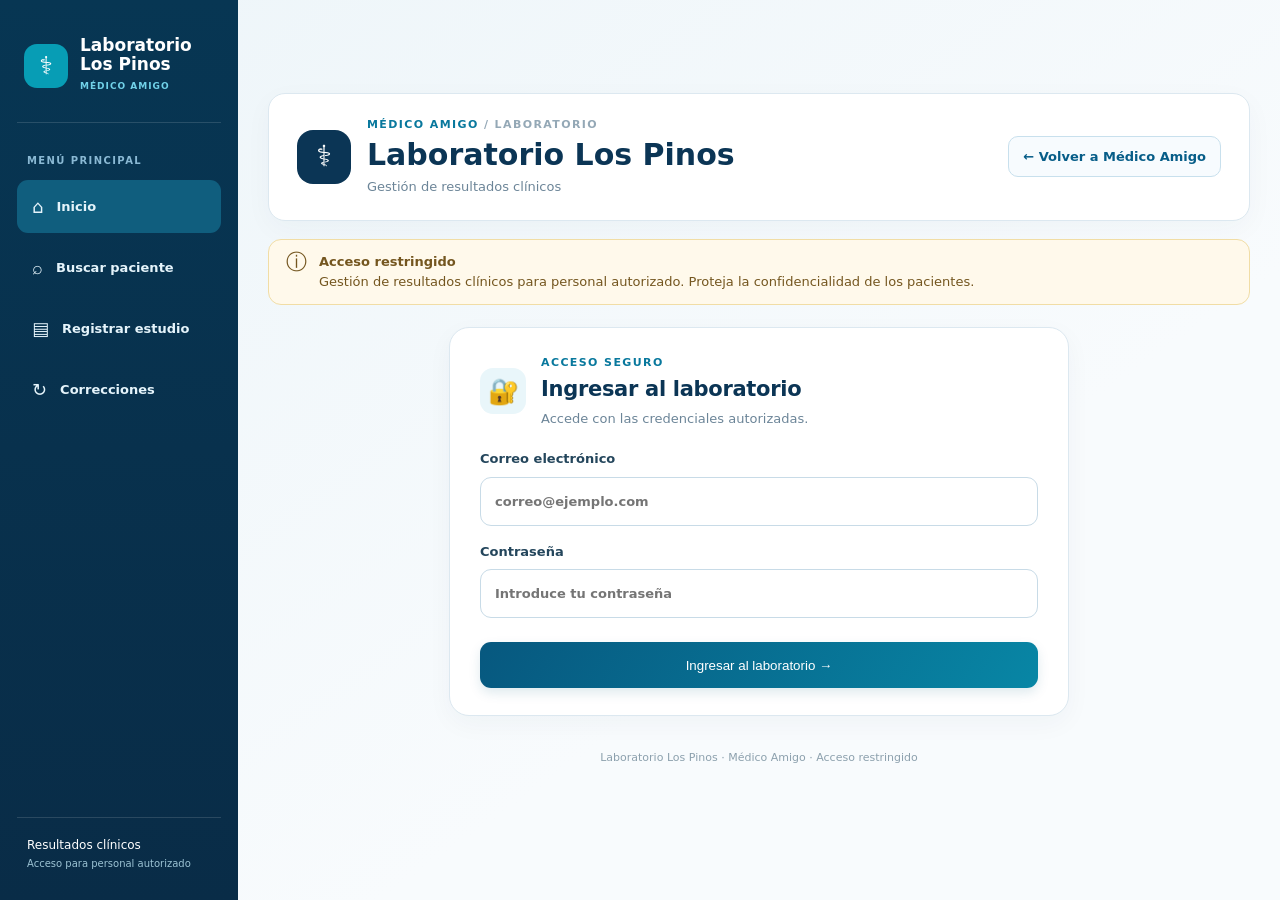
==== commit 9ca9ffee: "Add files via upload" ====
--- a/laboratorio.html
+++ b/laboratorio.html
@@ -1,12 +1,12 @@
 <!doctype html>
 <html lang="es"><head><meta charset="utf-8"><meta name="viewport" content="width=device-width,initial-scale=1">
-<title>Laboratorio Los Pinos | Médico Amigo</title><link rel="stylesheet" href="lab.css?v=1.0.26"></head>
-<body><main class="wrap">
-<header class="topbar"><div class="brand"><div class="brand-icon" aria-hidden="true">⚕</div><div><div class="eyebrow">MÉDICO AMIGO <span> / LABORATORIO</span></div><h1>Laboratorio Los Pinos</h1><p>Gestión de resultados clínicos</p></div></div><a class="back-link" href="./">← Volver a Médico Amigo</a></header>
+<title>Laboratorio Los Pinos | Médico Amigo</title><link rel="stylesheet" href="lab.css?v=1.0.34"></head>
+<body><div class="lab-shell"><aside class="lab-sidebar" aria-label="Navegación del laboratorio"><div class="lab-sidebar-brand"><span class="lab-sidebar-symbol">⚕</span><span><strong>Laboratorio<br>Los Pinos</strong><small>MÉDICO AMIGO</small></span></div><div class="lab-nav-caption">MENÚ PRINCIPAL</div><nav class="lab-side-nav"><a href="#labHome" class="lab-nav-link active">⌂ <span>Inicio</span></a><a href="#labPatientSearch" class="lab-nav-link">⌕ <span>Buscar paciente</span></a><a href="#labUpload" class="lab-nav-link">▤ <span>Registrar estudio</span></a><a href="#labCorrections" class="lab-nav-link">↻ <span>Correcciones</span></a></nav><div class="lab-sidebar-bottom">Resultados clínicos<br><small>Acceso para personal autorizado</small></div></aside><main class="wrap lab-main">
+<header class="topbar" id="labHome"><div class="brand"><div class="brand-icon" aria-hidden="true">⚕</div><div><div class="eyebrow">MÉDICO AMIGO <span> / LABORATORIO</span></div><h1>Laboratorio Los Pinos</h1><p>Gestión de resultados clínicos</p></div></div><a class="back-link" href="./">← Volver a Médico Amigo</a></header>
 <section class="notice" role="note"><span aria-hidden="true">ⓘ</span><div><strong>Acceso restringido</strong><p>Gestión de resultados clínicos para personal autorizado. Proteja la confidencialidad de los pacientes.</p></div></section>
 <section id="loginBox" class="panel login-panel"><div class="card-heading"><div class="heading-icon">🔐</div><div><div class="eyebrow">ACCESO SEGURO</div><h2>Ingresar al laboratorio</h2><p>Accede con las credenciales autorizadas.</p></div></div><form id="labLogin"><label>Correo electrónico<input id="labEmail" type="email" autocomplete="username" placeholder="correo@ejemplo.com" required></label><label>Contraseña<input id="labPassword" type="password" autocomplete="current-password" placeholder="Introduce tu contraseña" required></label><button class="primary full" type="submit">Ingresar al laboratorio →</button></form></section>
-<section id="workspace" class="hidden"><div class="workspace-heading"><div><div class="eyebrow">PANEL DE LABORATORIO</div><h2>Gestión de resultados</h2><p>Busca al paciente, completa el estudio y adjunta el informe.</p></div><button id="labLogout" type="button" class="muted">Cerrar sesión</button></div><p id="labUser" class="session-chip"></p>
-<section class="panel work-card"><div class="card-heading"><div class="heading-icon">⌕</div><div><div class="eyebrow">PASO 01</div><h3>Buscar paciente</h3><p>Encuentra un paciente autorizado por nombre o documento.</p></div></div><label>Nombre o documento<div class="search-row"><input id="labQuery" type="search" placeholder="Buscar paciente…" minlength="2"><button id="labSearch" type="button" class="primary">Buscar pacientes</button></div></label><div id="labPatients" class="results" aria-label="Pacientes encontrados"></div></section>
+<section id="workspace" class="hidden"><div class="lab-hero"><div><div class="lab-hero-kicker">BIENVENIDO AL SISTEMA DE LABORATORIO</div><h2>Laboratorio Los Pinos</h2><p>Gestiona resultados clínicos de manera segura y organizada.</p></div><div class="lab-hero-icon" aria-hidden="true">⚗</div></div><div class="lab-shortcuts" aria-label="Accesos rápidos"><a href="#labPatientSearch" class="lab-shortcut lab-shortcut-blue"><span class="lab-shortcut-icon">⌕</span><span><strong>Buscar paciente</strong><small>Encuentra un paciente autorizado</small></span><span aria-hidden="true">↗</span></a><a href="#labUpload" class="lab-shortcut lab-shortcut-green"><span class="lab-shortcut-icon">▤</span><span><strong>Registrar estudio</strong><small>Adjunta un resultado en PDF</small></span><span aria-hidden="true">↗</span></a><a href="#labCorrections" class="lab-shortcut lab-shortcut-purple"><span class="lab-shortcut-icon">↻</span><span><strong>Corregir resultado</strong><small>Conserva el historial de versiones</small></span><span aria-hidden="true">↗</span></a></div><div class="workspace-heading"><div><div class="eyebrow">GESTIÓN DE ESTUDIOS</div><h2>Gestión de resultados</h2><p>Busca al paciente, completa el estudio y adjunta el informe.</p></div><button id="labLogout" type="button" class="muted">Cerrar sesión</button></div><p id="labUser" class="session-chip"></p>
+<section class="panel work-card" id="labPatientSearch"><div class="card-heading"><div class="heading-icon">⌕</div><div><div class="eyebrow">PASO 01</div><h3>Buscar paciente</h3><p>Encuentra un paciente autorizado por nombre o documento.</p></div></div><label>Nombre o documento<div class="search-row"><input id="labQuery" type="search" placeholder="Buscar paciente…" minlength="2"><button id="labSearch" type="button" class="primary">Buscar pacientes</button></div></label><div id="labPatients" class="results" aria-label="Pacientes encontrados"></div></section>
 <form id="labUpload" class="panel work-card hidden"><div class="card-heading"><div class="heading-icon">▤</div><div><div class="eyebrow">PASO 02</div><h3>Registrar nuevo estudio</h3><p>Completa la información y adjunta un archivo PDF.</p></div></div><div class="chosen"><span class="chosen-icon">✓</span><div><small>PACIENTE SELECCIONADO</small><h3 id="labChosen">Paciente seleccionado</h3></div></div><div class="form-grid"><label>Nombre del estudio<input id="labStudy" maxlength="150" value="Hemograma, química sanguínea y examen de orina" required></label><label>Fecha del estudio<input id="labDate" type="date" required></label></div><label class="upload-label">Resultado PDF <small>Máximo 10 MB</small><div class="file-drop"><div class="file-symbol" aria-hidden="true">⇧</div><strong>Adjuntar resultado PDF</strong><span>Selecciona un archivo desde tu dispositivo</span><input id="labFile" type="file" accept="application/pdf,.pdf" required></div></label><button id="labSend" type="submit" class="primary full">↑ Guardar resultado PDF</button></form>
 <section class="panel work-card" id="labCorrections"><div class="card-heading"><div class="heading-icon">↻</div><div><div class="eyebrow">CORRECCIONES</div><h3>Corregir resultado registrado</h3><p>Busca un estudio existente del paciente seleccionado y conserva su historial.</p></div></div>
 <div id="labExisting" class="results" aria-live="polite">Selecciona un paciente para ver sus estudios.</div>
@@ -15,4 +15,4 @@
 <label class="upload-label">Nuevo PDF corregido <small>Máximo 10 MB</small><div class="file-drop"><div class="file-symbol">⇧</div><strong>Seleccionar archivo corregido</strong><span>La versión anterior se conservará.</span><input id="labReplaceFile" type="file" accept="application/pdf,.pdf" required></div></label>
 <button id="labReplaceSend" type="submit" class="primary full">↻ Guardar nueva versión</button><button id="labReplaceCancel" type="button" class="muted full">Cancelar corrección</button></form>
 </section></section>
-<p id="labStatus" role="status" aria-live="polite"></p><footer>Laboratorio Los Pinos · Médico Amigo · Acceso restringido</footer></main><script src="lab.js?v=1.0.26"></script></body></html>+<p id="labStatus" role="status" aria-live="polite"></p><footer>Laboratorio Los Pinos · Médico Amigo · Acceso restringido</footer></main></div><script src="lab.js?v=1.0.34"></script></body></html>
--- a/lab.css
+++ b/lab.css
@@ -2,3 +2,6 @@
 
 /* Correcciones v1.0.26 */
 #labCorrections{margin-top:18px}#labReplace textarea{display:block;width:100%;margin-top:8px;padding:12px 14px;border:1px solid #c8dbe7;border-radius:11px;resize:vertical;min-height:88px;font:inherit;color:var(--text)}#labReplace textarea:focus{border-color:#1385ad;outline:3px solid #d8f0f8}.study-choice{display:flex;justify-content:space-between;align-items:center;gap:12px;width:100%;text-align:left;background:#f4faff;border:1px solid #cddfeb;border-radius:12px;padding:14px 16px;color:var(--text);cursor:pointer}.study-choice small{display:block;color:var(--muted);margin-top:4px}.study-choice:hover{background:#e6f5fa;border-color:#56b6d3}.version-tag{font-size:12px;font-weight:700;color:#08789d;white-space:nowrap}@media(max-width:650px){.study-choice{align-items:flex-start;flex-direction:column}}
+
+/* v1.0.34: renovación visual del portal; formularios, IDs y permisos intactos */
+html{scroll-behavior:smooth;scroll-padding-top:24px}.lab-shell{display:grid;grid-template-columns:238px minmax(0,1fr);min-height:100vh;max-width:1700px;margin:0 auto}.lab-sidebar{background:linear-gradient(180deg,#073653,#092c47);color:#fff;padding:28px 17px;display:flex;flex-direction:column;min-height:100vh;position:sticky;top:0;height:100vh}.lab-sidebar-brand{display:flex;align-items:center;gap:12px;padding:8px 7px 26px;border-bottom:1px solid #ffffff22}.lab-sidebar-brand strong{font-size:17px;line-height:1.1;display:block}.lab-sidebar-brand small{font-size:9px;letter-spacing:1px;color:#71d2e9;font-weight:800}.lab-sidebar-symbol{display:grid;place-items:center;width:44px;height:44px;background:#079db5;border-radius:13px;font-size:25px}.lab-nav-caption{font-size:10px;letter-spacing:1.4px;color:#8ab9d4;font-weight:800;margin:30px 10px 12px}.lab-side-nav{display:grid;gap:8px}.lab-nav-link{display:flex;align-items:center;gap:13px;color:#e5f4fb;text-decoration:none;border-radius:11px;padding:13px 15px;font-size:18px}.lab-nav-link span{font-size:13px;font-weight:700}.lab-nav-link:hover,.lab-nav-link.active{background:#105e7e}.lab-sidebar-bottom{margin-top:auto;padding:18px 10px 0;border-top:1px solid #ffffff22;font-size:12px}.lab-sidebar-bottom small{color:#9cc3d4}.lab-main{max-width:1200px;width:100%;padding:24px 30px 45px}.lab-main .topbar{border-radius:17px}.lab-hero{margin:4px 0 22px;padding:28px 32px;background:linear-gradient(105deg,#0a3c63,#087fa7);border-radius:20px;color:#fff;display:flex;align-items:center;justify-content:space-between;gap:20px}.lab-hero-kicker{font-size:11px;letter-spacing:1px;font-weight:800;color:#a8e9f6}.lab-hero h2{font-size:clamp(24px,3vw,32px);color:#fff;margin:6px 0 3px}.lab-hero p{margin:0;color:#d6edf6}.lab-hero-icon{font-size:62px;color:#8de5f6;line-height:1}.lab-shortcuts{display:grid;grid-template-columns:repeat(3,minmax(0,1fr));gap:14px;margin-bottom:24px}.lab-shortcut{display:flex;align-items:center;gap:10px;padding:16px 12px;border:1px solid #b8dcf1;border-radius:15px;text-decoration:none;color:#103c58;min-width:0}.lab-shortcut strong{display:block;font-size:13px;line-height:1.2}.lab-shortcut small{display:block;color:#58748a;font-size:11px;line-height:1.35;margin-top:5px}.lab-shortcut>span:last-child{margin-left:auto;align-self:flex-start}.lab-shortcut-icon{display:grid;place-items:center;flex-shrink:0;width:40px;height:40px;border-radius:12px;background:#fff9;font-size:25px}.lab-shortcut-blue{background:#e6f6ff}.lab-shortcut-green{background:#e9faf3;border-color:#b7ead6}.lab-shortcut-purple{background:#f2efff;border-color:#dcd1ff}.lab-shortcut:hover{filter:brightness(.98);transform:translateY(-1px)}.lab-main .work-card{margin-bottom:20px}.lab-main .workspace-heading{margin-top:12px}.lab-main .notice{margin-bottom:22px}#labPatientSearch,#labCorrections,#labUpload{scroll-margin-top:20px}@media(max-width:980px){.lab-shell{grid-template-columns:190px minmax(0,1fr)}.lab-sidebar{padding:20px 10px}.lab-main{padding:20px}.lab-shortcuts{grid-template-columns:1fr}.lab-shortcut{padding:12px 16px}}@media(max-width:720px){.lab-shell{display:block}.lab-sidebar{display:none}.lab-main{padding:14px 14px 35px}.lab-hero{padding:20px 19px;border-radius:16px}.lab-hero-icon{font-size:40px}.lab-shortcuts{grid-template-columns:1fr;gap:10px}.lab-shortcut{padding:13px 15px}.lab-main .topbar{padding:18px}.lab-main .panel{padding:20px}.lab-main .notice{margin:14px 0}.lab-hero h2{font-size:24px}}
